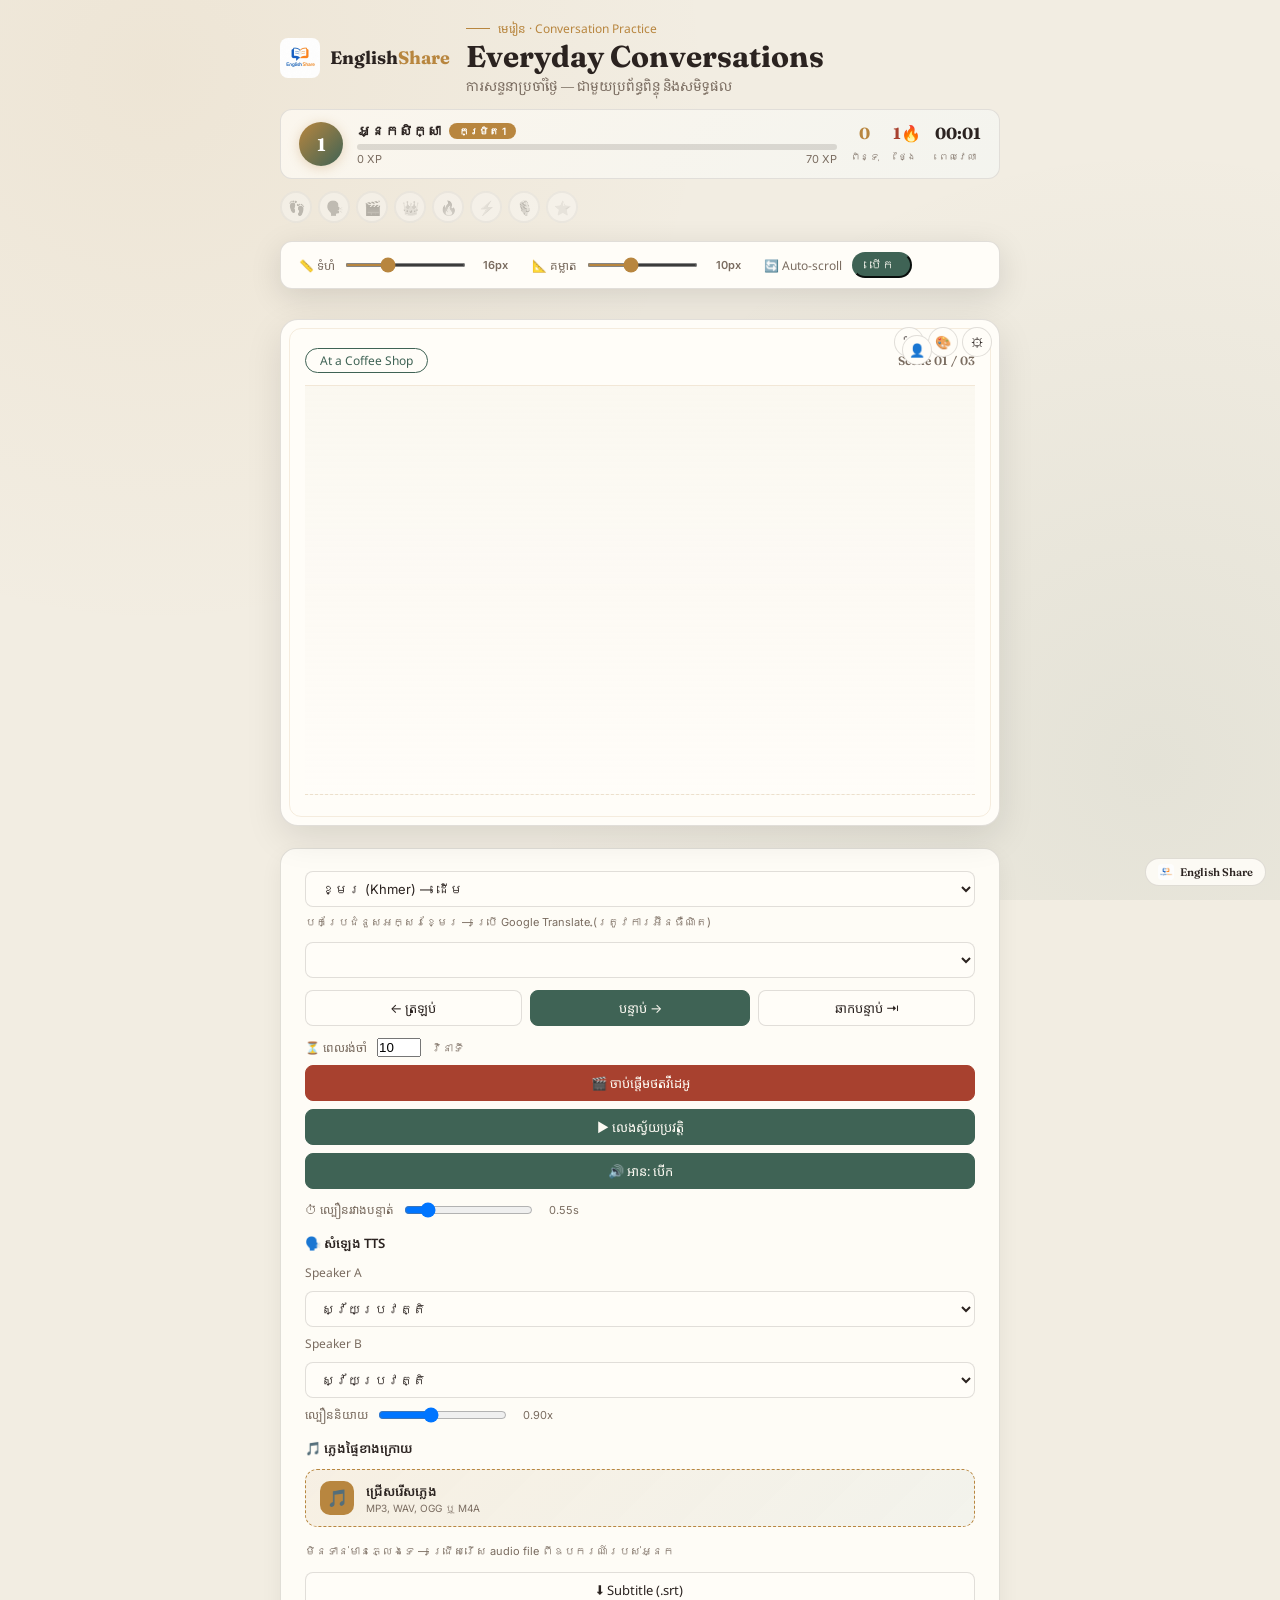
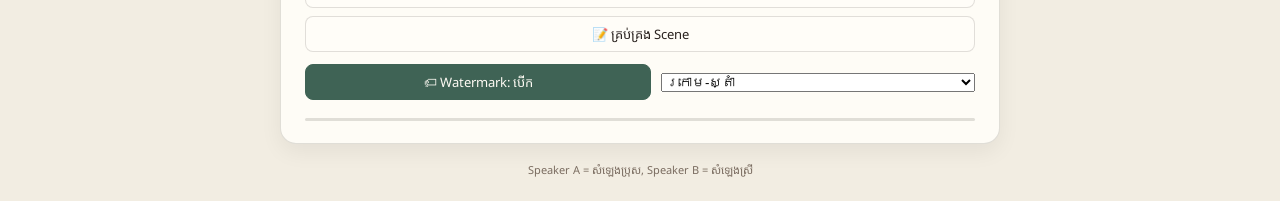
==== index.html @ 4250d3d7 "Initial conversation practice app" ====
<!DOCTYPE html>
<html lang="km">
<head>
<meta charset="UTF-8">
<meta name="viewport" content="width=device-width, initial-scale=1.0">
<title>Everyday Conversations — English Lesson</title>

<!-- Google Fonts -->
<link rel="preconnect" href="https://fonts.googleapis.com">
<link href="https://fonts.googleapis.com/css2?family=Noto+Serif+Khmer:wght@400;600;700&family=Noto+Sans+Khmer:wght@400;500;600&family=Fraunces:opsz,wght@9..144,500;9..144,700&family=Inter:wght@400;500;600&display=swap" rel="stylesheet">

<!-- CSS -->
<link rel="stylesheet" href="css/style.css">
<link rel="stylesheet" href="css/components.css">
<link rel="stylesheet" href="css/animations.css">
</head>
<body>
<div class="app" id="appRoot">

  <!-- ============================================================ -->
  <!-- HEADER SECTION                                                -->
  <!-- ============================================================ -->
  <header class="app-header">
    <div class="brand">
      <div class="brand-mark">
        <img src="image/logo_ES.jpg" alt="English Share logo">
      </div>
      <div class="brand-name">English<span>Share</span></div>
    </div>
    <div class="header-meta">
      <span class="eyebrow">មេរៀន · Conversation Practice</span>
      <h1>Everyday Conversations</h1>
      <p class="subtitle">ការសន្ទនាប្រចាំថ្ងៃ — ជាមួយប្រព័ន្ធពិន្ទុ និងសមិទ្ធផល</p>
    </div>
  </header>

  <!-- ============================================================ -->
  <!-- GAMIFICATION SECTION                                          -->
  <!-- ============================================================ -->
  <section class="gamification-section" id="gamificationSection">
    <div class="gamification-header" id="gamificationHeader">
      <div class="g-left">
        <div class="g-level-badge" id="levelBadge">1</div>
        <div class="g-info">
          <div class="g-name">
            <span id="playerName">អ្នកសិក្សា</span>
            <span class="level-tag" id="levelTag">កម្រិត 1</span>
          </div>
          <div class="g-xp-bar">
            <div class="fill" id="xpBarFill" style="width:0%"></div>
          </div>
          <div class="g-xp-text">
            <span id="xpDisplay">0 XP</span>
            <span id="xpNext">0 XP</span>
          </div>
        </div>
      </div>
      <div class="g-right">
        <div class="g-stat">
          <span class="num points" id="pointsDisplay">0</span>
          <span class="label">ពិន្ទុ</span>
        </div>
        <div class="g-stat">
          <span class="num streak" id="streakDisplay">0🔥</span>
          <span class="label">ថ្ងៃ</span>
        </div>
        <div class="g-stat">
          <span class="num" id="sessionTime">00:00</span>
          <span class="label">ពេលវេលា</span>
        </div>
      </div>
    </div>

    <!-- Badge Collection -->
    <div class="badge-collection" id="badgeCollection"></div>
  </section>

  <!-- ============================================================ -->
  <!-- DISPLAY CONTROLS - OUTSIDE MAIN CARD                         -->
  <!-- ============================================================ -->
  <section class="display-controls-section" id="displayControlsSection">
    <div class="display-controls" id="displayControls">
      <div class="display-control">
        <label>📏 ទំហំ</label>
        <input type="range" id="fontSizeSlider" min="12" max="24" value="16">
        <span id="fontSizeLabel">16px</span>
      </div>
      <div class="display-control">
        <label>📐 គម្លាត</label>
        <input type="range" id="lineSpacingSlider" min="4" max="20" value="10">
        <span id="lineSpacingLabel">10px</span>
      </div>
      <div class="display-control">
        <label>🔄 Auto-scroll</label>
        <button class="toggle-btn active" id="autoScrollToggle">បើក</button>
      </div>
    </div>
  </section>

  <!-- ============================================================ -->
  <!-- MAIN CARD                                                     -->
  <!-- ============================================================ -->
  <main class="main-card" id="mainCard">
    <!-- Floating Controls -->
    <div class="floating-controls">
      <button class="ctrl-btn fs-btn" id="fsBtn" title="Fullscreen">⛶</button>
      <button class="ctrl-btn theme-btn" id="themeBtn" title="Customize">🎨</button>
      <button class="ctrl-btn hide-btn" id="hideSettingsBtn" title="Hide settings">⚙</button>
      <button class="ctrl-btn hide-header-btn" id="hideHeaderBtn" title="Hide header">👤</button>
    </div>

    <!-- ========================================================== -->
    <!-- CONVERSATION SECTION                                        -->
    <!-- ========================================================== -->
    <section class="conversation-section" id="conversationSection">
      <div class="conversation-header">
        <span class="topic-tag" id="topicTag">At a Coffee Shop</span>
        <span class="scene-num" id="sceneNum">Scene 01 / 03</span>
      </div>

      <!-- ========================================================== -->
      <!-- DIALOGUE                                                    -->
      <!-- ========================================================== -->
      <div class="dialogue-wrapper" id="dialogueWrapper">
        <div class="dialogue-container" id="dialogueContainer">
          <div class="dialogue" id="dialogue"></div>
        </div>
      </div>

      <!-- Overlays -->
      <div class="countdown-overlay" id="countdownOverlay">
        <div class="countdown-content">
          <p class="countdown-label" id="countdownLabel"></p>
          <div class="countdown-num" id="countdownNum">3</div>
        </div>
      </div>

      <div class="quiz-overlay" id="quizOverlay">
        <div class="quiz-box">
          <p class="quiz-title">🎯 តេស្តខ្លី</p>
          <p class="quiz-prompt" id="quizPrompt"></p>
          <div class="quiz-options" id="quizOptions"></div>
          <button class="btn btn-ghost" id="quizSkipBtn">រំលង →</button>
        </div>
      </div>
    </section>

    <!-- ========================================================== -->
    <!-- SETTINGS SECTION                                            -->
    <!-- ========================================================== -->
    <section class="settings-section" id="settingsSection">
      <!-- Translation -->
      <div class="settings-group">
        <div class="settings-row">
          <select id="translateLangSelect" class="select-full">
            <option value="km">ខ្មែរ (Khmer) — ដើម</option>
            <option value="en">English</option>
            <option value="fr">Français</option>
            <option value="es">Español</option>
            <option value="zh-CN">中文 (Chinese)</option>
            <option value="ja">日本語 (Japanese)</option>
            <option value="ko">한국어 (Korean)</option>
            <option value="th">ไทย (Thai)</option>
            <option value="vi">Tiếng Việt</option>
            <option value="hi">हिन्दी (Hindi)</option>
            <option value="ar">العربية (Arabic)</option>
            <option value="ru">Русский</option>
            <option value="de">Deutsch</option>
            <option value="pt">Português</option>
            <option value="id">Bahasa Indonesia</option>
          </select>
        </div>
        <p class="settings-hint">បកប្រែជំនួសអក្សរខ្មែរ — ប្រើ Google Translate (ត្រូវការអ៊ីនធឺណិត)</p>
      </div>

      <!-- Scene Selector -->
      <div class="settings-group">
        <select id="sceneSelect" class="select-full"></select>
      </div>

      <!-- Navigation -->
      <div class="settings-group">
        <div class="btn-group">
          <button class="btn btn-ghost" id="prevBtn">← ត្រឡប់</button>
          <button class="btn btn-primary" id="nextLineBtn">បន្ទាប់ →</button>
          <button class="btn btn-ghost" id="nextSceneBtn">ឆាកបន្ទាប់ ⇥</button>
        </div>
      </div>

      <!-- Recording -->
      <div class="settings-group">
        <div class="settings-row">
          <label class="settings-label">⏳ ពេលរង់ចាំ</label>
          <input type="number" id="preRollSeconds" min="0" max="60" value="10">
          <span class="settings-unit">វិនាទី</span>
        </div>
        <button class="btn btn-primary btn-full btn-record" id="recordBtn">🎬 ចាប់ផ្តើមថតវីដេអូ</button>
        <button class="btn btn-primary btn-full" id="autoPlayBtn">▶ លេងស្វ័យប្រវត្តិ</button>
        <button class="btn toggle-btn btn-full active" id="autoSpeakBtn">🔊 អាន: បើក</button>
      </div>

      <!-- Speed -->
      <div class="settings-group">
        <div class="settings-row">
          <label class="settings-label">⏱ ល្បឿនរវាងបន្ទាត់</label>
          <input type="range" id="lineDelay" min="0.2" max="3" step="0.1" value="0.55">
          <span class="settings-value" id="lineDelayLabel">0.55s</span>
        </div>
      </div>

      <!-- Voice Settings -->
      <div class="settings-group">
        <h4 class="settings-title">🗣️ សំឡេង TTS</h4>
        <div class="settings-row">
          <label class="settings-label">Speaker A</label>
          <select id="voiceSelectA" class="select-full"></select>
        </div>
        <div class="settings-row">
          <label class="settings-label">Speaker B</label>
          <select id="voiceSelectB" class="select-full"></select>
        </div>
        <div class="settings-row">
          <label class="settings-label">ល្បឿននិយាយ</label>
          <input type="range" id="ttsRate" min="0.5" max="1.5" step="0.05" value="0.9">
          <span class="settings-value" id="ttsRateLabel">0.90x</span>
        </div>
      </div>

      <!-- Theme -->
      <div class="settings-group theme-panel" id="themePanel">
        <h4 class="settings-title">🎨 ប្តូរពណ៌</h4>
        <button class="btn btn-ghost btn-full" id="darkModeBtn">🌙 Dark Mode</button>
        <div class="color-grid">
          <label class="color-item"><input type="color" id="colorGold" value="#b8863f"><span>មាស</span></label>
          <label class="color-item"><input type="color" id="colorJade" value="#3f6355"><span>បៃតង</span></label>
          <label class="color-item"><input type="color" id="colorLac" value="#a8412f"><span>ក្រហម</span></label>
          <label class="color-item"><input type="color" id="colorPaper" value="#f2ede2"><span>ផ្ទៃខាងក្រោយ</span></label>
          <label class="color-item"><input type="color" id="colorPanel" value="#fffdf8"><span>ផ្ទៃកាត</span></label>
          <label class="color-item"><input type="color" id="colorAbg" value="#e9e2d2"><span>ពពុះ A</span></label>
          <label class="color-item"><input type="color" id="colorBbg" value="#dfe8e2"><span>ពពុះ B</span></label>
        </div>
        <div class="settings-row">
          <label class="settings-label">🖼 រូបភាពផ្ទៃខាងក្រោយ</label>
          <input type="file" id="bgImageFile" accept="image/*">
        </div>
        <div class="settings-row" id="bgImageControls" style="display:none;">
          <button class="btn btn-ghost" id="removeBgImageBtn">✕ លុបរូបភាព</button>
        </div>
        <button class="btn btn-ghost btn-full" id="resetThemeBtn">↺ ត្រឡប់លំនាំដើម</button>
        <div class="btn-group">
          <button class="btn btn-ghost" id="exportSettingsBtn">⬇ Export</button>
          <button class="btn btn-ghost" id="importSettingsBtn">⬆ Import</button>
          <input type="file" id="importSettingsFile" accept="application/json" style="display:none;">
        </div>
      </div>

      <!-- Music -->
      <div class="settings-group">
        <h4 class="settings-title">🎵 ភ្លេងផ្ទៃខាងក្រោយ</h4>
        <div class="settings-row">
          <label class="file-dropzone" for="musicFile">
            <span class="file-dropzone-icon">🎵</span>
            <span><strong>ជ្រើសរើសភ្លេង</strong><small>MP3, WAV, OGG ឬ M4A</small></span>
            <input type="file" id="musicFile" accept="audio/*,.mp3,.wav,.ogg,.m4a,.aac">
          </label>
          <p class="music-hint" id="musicHint" role="status">មិនទាន់មានភ្លេងទេ — ជ្រើសរើស audio file ពីឧបករណ៍របស់អ្នក</p>
        </div>
        <div class="settings-row" id="musicControls" style="display:none;">
          <button class="btn btn-ghost" id="musicToggle">▶ ចាក់</button>
          <input type="range" id="musicVolume" min="0" max="1" step="0.01" value="0.15">
          <span class="settings-value" id="musicVolLabel">15%</span>
        </div>
      </div>

      <!-- Tools -->
      <div class="settings-group">
        <button class="btn btn-ghost btn-full" id="exportSrtBtn">⬇ Subtitle (.srt)</button>
        <button class="btn btn-ghost btn-full" id="sceneManagerBtn">📝 គ្រប់គ្រង Scene</button>
      </div>

      <!-- Scene Manager -->
      <div class="settings-group scene-panel" id="scenePanel">
        <h4 class="settings-title">📝 បន្ថែម Scene</h4>
        <div class="settings-row">
          <input type="text" id="newSceneTopic" placeholder="ប្រធានបទ" class="input-full">
        </div>
        <div id="newSceneLines"></div>
        <button class="btn btn-ghost btn-full" id="addLineRowBtn">+ បន្ថែមបន្ទាត់</button>
        <button class="btn btn-primary btn-full" id="saveSceneBtn">💾 រក្សាទុក</button>
        <h4 class="settings-title">📋 នាំចូល JSON</h4>
        <textarea id="jsonImportArea" rows="3" class="input-full"></textarea>
        <button class="btn btn-ghost btn-full" id="importJsonBtn">⬆ នាំចូល</button>
        <p class="settings-hint" id="sceneManagerHint"></p>
      </div>

      <!-- Watermark -->
      <div class="settings-group">
        <div class="settings-row">
          <button class="btn toggle-btn active" id="watermarkToggleBtn" style="flex:1;">🏷 Watermark: បើក</button>
          <select id="watermarkPosSelect" style="flex:1;">
            <option value="br">ក្រោម-ស្តាំ</option>
            <option value="bl">ក្រោម-ឆ្វេង</option>
            <option value="tr">លើ-ស្តាំ</option>
            <option value="tl">លើ-ឆ្វេង</option>
          </select>
        </div>
      </div>

      <!-- Progress -->
      <div class="progress"><div id="progressBar" style="width:0%"></div></div>
    </section>
  </main>

  <!-- ============================================================ -->
  <!-- FOOTER                                                        -->
  <!-- ============================================================ -->
  <footer class="app-footer">
    <span>Speaker A = សំឡេងប្រុស, Speaker B = សំឡេងស្រី</span>
  </footer>

  <!-- Watermark -->
  <div class="watermark" id="watermark">
    <img src="image/logo_ES.jpg" alt="">
    <span>English Share</span>
  </div>

  <!-- Word Popup -->
  <div class="word-popup" id="wordPopup"></div>

  <!-- Audio -->
  <audio id="bgMusic" loop></audio>
</div>

<!-- ============================================================ -->
<!-- JAVASCRIPT                                                    -->
<!-- ============================================================ -->
<script src="js/gamification.js"></script>
<script src="js/settings.js?v=music-ui-fix-1"></script>
<script src="js/speech.js"></script>
<script src="js/ui.js"></script>
<script src="js/app.js?v=music-ui-fix-1"></script>
</body>
</html>
---- css/style.css ----
/* ============================================================
   ROOT VARIABLES
   ============================================================ */
:root {
  --ink: #2b2320;
  --paper: #f2ede2;
  --panel: #fffdf8;
  --gold: #b8863f;
  --lac: #a8412f;
  --jade: #3f6355;
  --line: rgba(43, 35, 32, 0.14);
  --a-bg: #e9e2d2;
  --b-bg: #dfe8e2;
  --muted: #7a6c60;
  --xp-gold: #f5a623;
  --card-shadow: 0 8px 32px rgba(0, 0, 0, 0.12);
  --glow-gold: 0 0 20px rgba(184, 134, 63, 0.3);
  --radius: 12px;
  --radius-sm: 8px;
  --transition: 0.3s ease;
  --font-size-base: 16px;
  --line-spacing: 10px;
  --max-width: 720px;
}

/* ============================================================
   RESET & BASE
   ============================================================ */
* {
  box-sizing: border-box;
  margin: 0;
  padding: 0;
}

body {
  background: var(--paper);
  background-image:
    radial-gradient(circle at 12% 8%, rgba(184, 134, 63, 0.08), transparent 40%),
    radial-gradient(circle at 90% 85%, rgba(63, 99, 85, 0.08), transparent 45%);
  background-attachment: fixed;
  color: var(--ink);
  font-family: 'Inter', sans-serif;
  min-height: 100vh;
  display: flex;
  align-items: center;
  justify-content: center;
  padding: 20px;
  transition: background var(--transition);
}

body.has-bg-image {
  background-image:
    linear-gradient(rgba(242, 237, 226, 0.75), rgba(242, 237, 226, 0.75)),
    var(--custom-bg-image);
}

/* ============================================================
   APP CONTAINER
   ============================================================ */
.app {
  width: 100%;
  max-width: var(--max-width);
  display: flex;
  flex-direction: column;
  gap: 14px;
}

/* ============================================================
   HEADER
   ============================================================ */
.app-header {
  display: flex;
  align-items: center;
  gap: 16px;
  flex-wrap: wrap;
}

.brand {
  display: flex;
  align-items: center;
  gap: 10px;
  flex-shrink: 0;
}

.brand-mark {
  width: 40px;
  height: 40px;
  border-radius: var(--radius-sm);
  background: linear-gradient(135deg, var(--gold), var(--jade));
  display: flex;
  align-items: center;
  justify-content: center;
  overflow: hidden;
}

.brand-mark img {
  width: 100%;
  height: 100%;
  object-fit: cover;
}

.brand-name {
  font-family: 'Fraunces', serif;
  font-weight: 700;
  font-size: 18px;
  color: var(--ink);
}

.brand-name span {
  color: var(--gold);
}

.header-meta {
  flex: 1;
  min-width: 200px;
}

.eyebrow {
  font-family: 'Noto Sans Khmer', sans-serif;
  font-size: 12px;
  color: var(--gold);
  display: flex;
  align-items: center;
  gap: 8px;
}

.eyebrow::before {
  content: '';
  width: 24px;
  height: 1px;
  background: var(--gold);
}

h1 {
  font-family: 'Fraunces', serif;
  font-weight: 700;
  font-size: clamp(22px, 4vw, 30px);
  margin: 2px 0;
  line-height: 1.2;
}

.subtitle {
  font-family: 'Noto Serif Khmer', serif;
  font-size: 13px;
  color: var(--muted);
  margin: 0;
}

/* ============================================================
   GAMIFICATION
   ============================================================ */
.gamification-section {
  display: flex;
  flex-direction: column;
  gap: 8px;
}

.gamification-header {
  display: flex;
  align-items: center;
  gap: 14px;
  background: var(--panel);
  border: 1px solid var(--line);
  border-radius: var(--radius);
  padding: 12px 18px;
  position: relative;
  overflow: hidden;
}

.gamification-header::before {
  content: '';
  position: absolute;
  inset: 0;
  background: linear-gradient(135deg, rgba(184, 134, 63, 0.06), rgba(63, 99, 85, 0.06));
  pointer-events: none;
}

.g-left {
  display: flex;
  align-items: center;
  gap: 14px;
  flex: 1;
  position: relative;
  z-index: 1;
}

.g-level-badge {
  width: 44px;
  height: 44px;
  border-radius: 50%;
  background: linear-gradient(135deg, var(--gold), var(--jade));
  display: flex;
  align-items: center;
  justify-content: center;
  font-family: 'Fraunces', serif;
  font-weight: 700;
  font-size: 18px;
  color: #fff;
  flex-shrink: 0;
  box-shadow: 0 2px 12px rgba(184, 134, 63, 0.3);
}

.g-info {
  flex: 1;
  min-width: 0;
}

.g-name {
  font-family: 'Fraunces', serif;
  font-weight: 600;
  font-size: 14px;
  display: flex;
  align-items: center;
  gap: 8px;
}

.level-tag {
  font-size: 10px;
  background: var(--gold);
  color: #fff;
  padding: 2px 10px;
  border-radius: 12px;
  font-family: 'Inter', sans-serif;
  font-weight: 600;
}

.g-xp-bar {
  height: 6px;
  background: var(--line);
  border-radius: 3px;
  margin-top: 4px;
  overflow: hidden;
}

.g-xp-bar .fill {
  height: 100%;
  background: linear-gradient(90deg, var(--gold), var(--jade));
  border-radius: 3px;
  transition: width 0.6s ease;
}

.g-xp-text {
  font-size: 11px;
  color: var(--muted);
  display: flex;
  justify-content: space-between;
  margin-top: 2px;
}

.g-right {
  display: flex;
  align-items: center;
  gap: 14px;
  position: relative;
  z-index: 1;
}

.g-stat {
  text-align: center;
}

.g-stat .num {
  font-family: 'Fraunces', serif;
  font-weight: 700;
  font-size: 16px;
  display: block;
  line-height: 1.2;
}

.g-stat .label {
  font-size: 9px;
  text-transform: uppercase;
  letter-spacing: 0.05em;
  color: var(--muted);
}

.g-stat .num.streak {
  color: var(--lac);
}
.g-stat .num.points {
  color: var(--gold);
}

/* Badge Collection */
.badge-collection {
  display: flex;
  gap: 6px;
  flex-wrap: wrap;
  padding: 4px 0;
}

.badge-item {
  width: 32px;
  height: 32px;
  border-radius: 50%;
  display: flex;
  align-items: center;
  justify-content: center;
  font-size: 14px;
  border: 2px solid var(--line);
  background: var(--panel);
  transition: all var(--transition);
  position: relative;
  cursor: default;
}

.badge-item.unlocked {
  border-color: var(--gold);
  background: linear-gradient(135deg, rgba(184, 134, 63, 0.15), rgba(63, 99, 85, 0.15));
  box-shadow: var(--glow-gold);
}

.badge-item.locked {
  opacity: 0.35;
  filter: grayscale(1);
}

.badge-item .badge-tooltip {
  position: absolute;
  bottom: calc(100% + 6px);
  left: 50%;
  transform: translateX(-50%);
  background: #1a1a1a;
  color: #fff;
  padding: 4px 10px;
  border-radius: 6px;
  font-size: 10px;
  white-space: nowrap;
  opacity: 0;
  pointer-events: none;
  transition: opacity 0.2s ease;
}

.badge-item:hover .badge-tooltip {
  opacity: 1;
}

/* Hide states */
.gamification-header.hidden,
.badge-collection.hidden {
  display: none !important;
}

/* ============================================================
   DISPLAY CONTROLS SECTION - OUTSIDE MAIN CARD
   ============================================================ */
.display-controls-section {
  display: flex;
  justify-content: center;
}

.display-controls {
  display: flex;
  gap: 16px;
  flex-wrap: wrap;
  padding: 10px 18px;
  background: var(--panel);
  border: 1px solid var(--line);
  border-radius: var(--radius);
  box-shadow: var(--card-shadow);
  width: 100%;
  align-items: center;
  justify-content: center;
}

.display-control {
  display: flex;
  align-items: center;
  gap: 10px;
  flex: 1;
  min-width: 140px;
}

.display-control label {
  font-size: 12px;
  font-family: 'Noto Sans Khmer', sans-serif;
  color: var(--muted);
  white-space: nowrap;
}

.display-control input[type="range"] {
  flex: 1;
  accent-color: var(--gold);
  min-width: 80px;
  height: 4px;
  cursor: pointer;
}

.display-control input[type="range"]::-webkit-slider-thumb {
  -webkit-appearance: none;
  appearance: none;
  width: 16px;
  height: 16px;
  border-radius: 50%;
  background: var(--gold);
  cursor: pointer;
  transition: all var(--transition);
}

.display-control input[type="range"]::-webkit-slider-thumb:hover {
  transform: scale(1.15);
}

.display-control input[type="range"]::-moz-range-thumb {
  width: 16px;
  height: 16px;
  border-radius: 50%;
  background: var(--gold);
  cursor: pointer;
  border: none;
}

.display-control span {
  font-size: 11px;
  color: var(--muted);
  min-width: 40px;
  text-align: center;
  font-weight: 600;
}

.display-control .toggle-btn {
  padding: 4px 14px;
  font-size: 12px;
  border-radius: 20px;
  min-width: 60px;
}

/* ============================================================
   MAIN CARD
   ============================================================ */
.main-card {
  background: var(--panel);
  border: 1px solid var(--line);
  border-radius: var(--radius);
  padding: 28px 24px 22px;
  position: relative;
  box-shadow: var(--card-shadow);
}

.main-card::before {
  content: '';
  position: absolute;
  inset: 8px;
  border: 1px solid rgba(184, 134, 63, 0.15);
  border-radius: calc(var(--radius) - 4px);
  pointer-events: none;
}

/* ============================================================
   FLOATING CONTROLS
   ============================================================ */
.floating-controls {
  position: absolute;
  top: 8px;
  right: 8px;
  display: flex;
  gap: 4px;
  z-index: 10;
}

.ctrl-btn {
  width: 30px;
  height: 30px;
  padding: 0;
  border-radius: 50%;
  border: 1px solid var(--line);
  background: var(--panel);
  color: var(--ink);
  font-size: 13px;
  cursor: pointer;
  transition: all var(--transition);
  display: flex;
  align-items: center;
  justify-content: center;
}

.ctrl-btn:hover {
  border-color: var(--gold);
  transform: translateY(-1px);
}

.ctrl-btn.active {
  background: var(--jade);
  color: #fdfaf3;
  border-color: var(--jade);
}

.hide-header-btn {
  position: absolute;
  top: 8px;
  left: 8px;
}

/* ============================================================
   CONVERSATION
   ============================================================ */
.conversation-section {
  width: 100%;
}

.conversation-header {
  display: flex;
  justify-content: space-between;
  align-items: center;
  margin-bottom: 12px;
}

.topic-tag {
  font-family: 'Noto Sans Khmer', sans-serif;
  font-size: 12px;
  color: var(--jade);
  border: 1px solid var(--jade);
  border-radius: 20px;
  padding: 3px 14px;
}

.scene-num {
  font-family: 'Fraunces', serif;
  font-size: 12px;
  color: var(--muted);
  font-weight: 600;
}

/* Dialogue */
.dialogue-wrapper {
  position: relative;
}

.dialogue-container {
  max-height: 420px;
  overflow-y: auto;
  padding-right: 4px;
  scroll-behavior: smooth;
  scrollbar-width: thin;
  scrollbar-color: transparent transparent;
}

.dialogue-container::-webkit-scrollbar {
  width: 6px;
  background: transparent;
}

.dialogue-container::-webkit-scrollbar-track {
  background: transparent;
}

.dialogue-container::-webkit-scrollbar-thumb {
  background: transparent;
  border-radius: 3px;
  transition: background 0.3s ease;
}

.dialogue-container:hover::-webkit-scrollbar-thumb {
  background: var(--gold);
}

.dialogue-container:hover::-webkit-scrollbar-track {
  background: var(--line);
}

.dialogue-container:hover {
  scrollbar-color: var(--gold) var(--line);
}

.dialogue {
  display: flex;
  flex-direction: column;
  gap: 8px;
  min-height: 200px;
  padding-bottom: 8px;
}

/* Lines */
.line {
  display: flex;
  gap: 10px;
  align-items: flex-start;
  opacity: 0.3;
  transform: translateY(4px);
  transition: opacity 0.4s ease, transform 0.4s ease;
  font-size: var(--font-size-base);
  margin-bottom: var(--line-spacing);
}

.line.active {
  opacity: 1;
  transform: translateY(0);
}

.line.speaker-b {
  flex-direction: row-reverse;
  text-align: right;
}

.avatar {
  flex: 0 0 32px;
  width: 32px;
  height: 32px;
  border-radius: 50%;
  display: flex;
  align-items: center;
  justify-content: center;
  font-family: 'Fraunces', serif;
  font-weight: 700;
  font-size: 13px;
  color: #fdfaf3;
  background: var(--gold);
}

.line.speaker-b .avatar {
  background: var(--jade);
}

.bubble {
  max-width: 78%;
  border-radius: var(--radius-sm);
  padding: 10px 14px;
  background: var(--a-bg);
}

.line.speaker-b .bubble {
  background: var(--b-bg);
}

.bubble .en {
  font-family: 'Fraunces', serif;
  font-weight: 500;
  font-size: 1em;
  line-height: 1.4;
  margin: 0 0 3px;
}

.bubble .km {
  font-family: 'Noto Serif Khmer', serif;
  font-size: 0.85em;
  color: #5a4f47;
  margin: 0;
}

.bubble-row {
  display: flex;
  align-items: flex-end;
  gap: 6px;
}

.line.speaker-b .bubble-row {
  flex-direction: row-reverse;
}

.speak-btn {
  flex: 0 0 26px;
  width: 26px;
  height: 26px;
  border-radius: 50%;
  border: 1px solid var(--line);
  background: var(--panel);
  font-size: 12px;
  padding: 0;
  display: flex;
  align-items: center;
  justify-content: center;
  cursor: pointer;
  opacity: 0.6;
  transition: all var(--transition);
}

.speak-btn:hover {
  border-color: var(--gold);
  opacity: 1;
}

.speak-btn.speaking {
  background: var(--lac);
  color: #fdfaf3;
  border-color: var(--lac);
  opacity: 1;
}

/* Speaking indicator */
.line.is-speaking .avatar {
  position: relative;
}

.line.is-speaking .avatar::before {
  content: '';
  position: absolute;
  inset: -3px;
  border-radius: 50%;
  background: conic-gradient(from 0deg, transparent 0deg, currentColor 65deg, transparent 130deg);
  -webkit-mask: radial-gradient(farthest-side, transparent calc(100% - 3px), #000 calc(100% - 3px));
  mask: radial-gradient(farthest-side, transparent calc(100% - 3px), #000 calc(100% - 3px));
  color: var(--gold);
  animation: run-ring 1s linear infinite;
  pointer-events: none;
}

.line.speaker-b.is-speaking .avatar::before {
  color: var(--jade);
}

.line.is-speaking .bubble {
  box-shadow: 0 0 0 1.5px var(--gold), 0 0 14px 1px rgba(184, 134, 63, 0.3);
  animation: bubble-pulse 1.3s ease-in-out infinite;
}

.line.speaker-b.is-speaking .bubble {
  box-shadow: 0 0 0 1.5px var(--jade), 0 0 14px 1px rgba(63, 99, 85, 0.3);
}

/* Auto-playing state */
.auto-playing .line.is-speaking .bubble {
  box-shadow: 0 0 0 1.5px var(--gold), 0 0 8px 1px rgba(184, 134, 63, 0.15);
  animation: none;
}

.auto-playing .line.is-speaking .avatar::before {
  animation-duration: 2s;
}

/* Mic */
.mic-btn {
  margin-left: 2px;
}

.mic-btn.recording {
  background: var(--lac);
  color: #fdfaf3;
  border-color: var(--lac);
  animation: pulse-rec 1s ease-in-out infinite;
}

.mic-playback {
  margin-top: 4px;
  display: flex;
  align-items: center;
  gap: 6px;
  flex-wrap: wrap;
}

.mic-playback audio {
  height: 28px;
  max-width: 150px;
}

.mic-playback .mp-btn {
  padding: 4px 8px;
  font-size: 10px;
}

.line.speaker-b .mic-playback {
  justify-content: flex-end;
}

/* ============================================================
   SETTINGS
   ============================================================ */
.settings-section {
  margin-top: 16px;
  display: flex;
  flex-direction: column;
  gap: 12px;
}

.settings-group {
  display: flex;
  flex-direction: column;
  gap: 8px;
}

.settings-row {
  display: flex;
  align-items: center;
  gap: 10px;
  flex-wrap: wrap;
}

.settings-label {
  font-family: 'Noto Sans Khmer', sans-serif;
  font-size: 12px;
  color: var(--muted);
  flex: 0 0 auto;
}

.settings-title {
  font-family: 'Noto Sans Khmer', sans-serif;
  font-size: 13px;
  font-weight: 600;
  color: var(--ink);
  margin: 4px 0;
}

.settings-hint {
  font-size: 11px;
  color: var(--muted);
  line-height: 1.4;
}

.settings-value {
  font-size: 11px;
  color: var(--muted);
  min-width: 36px;
  text-align: right;
}

.settings-unit {
  font-size: 11px;
  color: var(--muted);
}

.select-full,
.input-full {
  width: 100%;
  padding: 8px 12px;
  border: 1px solid var(--line);
  border-radius: var(--radius-sm);
  background: var(--panel);
  color: var(--ink);
  font-size: 13px;
  font-family: 'Inter', sans-serif;
}

.select-full:focus,
.input-full:focus {
  outline: 2px solid var(--gold);
  outline-offset: 1px;
}

textarea.input-full {
  resize: vertical;
  font-family: monospace;
  font-size: 12px;
}

/* Buttons */
.btn {
  font-family: 'Noto Sans Khmer', 'Inter', sans-serif;
  border: 1px solid var(--line);
  background: var(--panel);
  color: var(--ink);
  border-radius: var(--radius-sm);
  padding: 8px 16px;
  font-size: 13px;
  cursor: pointer;
  transition: all var(--transition);
}

.btn:hover {
  border-color: var(--gold);
  transform: translateY(-1px);
}

.btn:active {
  transform: translateY(0px);
}

.btn-primary {
  background: var(--jade);
  color: #fdfaf3;
  border-color: var(--jade);
}

.btn-primary:hover {
  background: #345347;
}

.btn-ghost {
  padding: 8px 14px;
}

.btn-full {
  width: 100%;
}

.btn-record {
  background: var(--lac);
  border-color: var(--lac);
}

.btn-record:hover {
  background: #8a3527;
}

.btn-group {
  display: flex;
  gap: 8px;
  flex-wrap: wrap;
}

.btn-group .btn {
  flex: 1;
  min-width: 60px;
}

/* Toggle Button */
.toggle-btn {
  transition: all var(--transition);
}

.toggle-btn.active {
  background: var(--jade);
  color: #fdfaf3;
  border-color: var(--jade);
}

.toggle-btn.inactive {
  background: var(--panel);
  color: var(--muted);
  border-color: var(--line);
  opacity: 0.6;
}

/* Color Grid */
.color-grid {
  display: grid;
  grid-template-columns: repeat(auto-fill, minmax(100px, 1fr));
  gap: 8px;
}

.color-item {
  display: flex;
  align-items: center;
  gap: 6px;
  font-size: 11px;
  cursor: pointer;
}

.color-item input[type="color"] {
  width: 28px;
  height: 28px;
  border: 1px solid var(--line);
  border-radius: 6px;
  padding: 0;
  cursor: pointer;
  background: none;
}

.color-item span {
  color: #5a4f47;
}

/* Scene Manager */
.line-row {
  display: flex;
  gap: 6px;
  align-items: center;
  margin-top: 6px;
}

.line-row select {
  flex: 0 0 50px;
  padding: 6px 4px;
  border: 1px solid var(--line);
  border-radius: 4px;
  font-size: 12px;
  background: var(--panel);
  color: var(--ink);
}

.line-row input[type="text"] {
  flex: 1;
  min-width: 0;
  padding: 6px 8px;
  border: 1px solid var(--line);
  border-radius: 4px;
  font-size: 12px;
  font-family: 'Inter', sans-serif;
  background: var(--panel);
  color: var(--ink);
}

.line-row .row-remove {
  padding: 4px 8px;
  font-size: 11px;
}

/* Progress */
.progress {
  height: 3px;
  background: var(--line);
  border-radius: 2px;
  margin-top: 6px;
  overflow: hidden;
}

.progress > div {
  height: 100%;
  background: var(--gold);
  transition: width 0.4s ease;
}

/* ============================================================
   OVERLAYS
   ============================================================ */
.countdown-overlay {
  position: absolute;
  inset: 8px;
  background: rgba(253, 250, 243, 0.97);
  border-radius: calc(var(--radius) - 4px);
  display: none;
  align-items: center;
  justify-content: center;
  z-index: 20;
}

.countdown-content {
  text-align: center;
}

.countdown-num {
  font-family: 'Fraunces', serif;
  font-weight: 700;
  font-size: 72px;
  color: var(--jade);
}

.countdown-label {
  font-family: 'Noto Sans Khmer', sans-serif;
  font-size: 13px;
  color: var(--ink);
  margin-bottom: 8px;
}

/* Quiz */
.quiz-overlay {
  position: absolute;
  inset: 8px;
  background: rgba(253, 250, 243, 0.98);
  border-radius: calc(var(--radius) - 4px);
  display: none;
  align-items: center;
  justify-content: center;
  z-index: 21;
  padding: 20px;
}

.quiz-overlay.show {
  display: flex;
}

.quiz-box {
  width: 100%;
  max-width: 400px;
}

.quiz-title {
  font-family: 'Noto Sans Khmer', sans-serif;
  font-size: 12px;
  color: var(--gold);
  letter-spacing: 0.03em;
  text-align: center;
  margin-bottom: 8px;
}

.quiz-prompt {
  font-family: 'Noto Serif Khmer', serif;
  font-size: 16px;
  text-align: center;
  margin-bottom: 14px;
}

.quiz-options {
  display: flex;
  flex-direction: column;
  gap: 6px;
}

.quiz-opt {
  font-family: 'Fraunces', serif;
  font-size: 14px;
  text-align: left;
  padding: 10px 14px;
  border-radius: var(--radius-sm);
}

.quiz-opt.correct {
  background: var(--jade);
  color: #fdfaf3;
  border-color: var(--jade);
}

.quiz-opt.wrong {
  background: var(--lac);
  color: #fdfaf3;
  border-color: var(--lac);
}

/* ============================================================
   WORD POPUP
   ============================================================ */
.word {
  cursor: pointer;
  border-bottom: 1px dotted var(--gold);
  transition: color var(--transition);
}

.word:hover {
  color: var(--gold);
}

.word-popup {
  position: fixed;
  max-width: 220px;
  background: #241f1a;
  color: #fdfaf3;
  padding: 10px 14px;
  border-radius: var(--radius-sm);
  font-size: 12px;
  line-height: 1.5;
  z-index: 100;
  display: none;
  box-shadow: 0 8px 24px rgba(0, 0, 0, 0.28);
}

.word-popup.show {
  display: block;
}

.wp-word {
  font-family: 'Fraunces', serif;
  font-weight: 700;
  font-size: 14px;
  margin-bottom: 2px;
}

.wp-phon {
  font-family: 'Inter', sans-serif;
  font-weight: 400;
  opacity: 0.7;
  font-size: 10px;
  margin-left: 4px;
}

.wp-pos {
  font-style: italic;
  opacity: 0.75;
  margin-bottom: 2px;
  font-size: 11px;
}

.wp-def {
  opacity: 0.95;
  font-size: 11.5px;
}

/* ============================================================
   WATERMARK
   ============================================================ */
.watermark {
  position: fixed;
  bottom: 14px;
  right: 14px;
  display: flex;
  align-items: center;
  gap: 6px;
  padding: 5px 12px;
  background: rgba(255, 253, 248, 0.88);
  border: 1px solid var(--line);
  border-radius: 20px;
  font-family: 'Fraunces', serif;
  font-weight: 600;
  font-size: 11px;
  color: var(--ink);
  z-index: 50;
  pointer-events: none;
}

.watermark img {
  width: 16px;
  height: 16px;
  border-radius: 4px;
  object-fit: cover;
}

.watermark.hidden {
  display: none;
}

/* ============================================================
   FOOTER
   ============================================================ */
.app-footer {
  text-align: center;
  font-size: 11px;
  color: var(--muted);
  font-family: 'Noto Sans Khmer', sans-serif;
  padding: 4px 0;
}

/* ============================================================
   RESPONSIVE
   ============================================================ */
@media (max-width: 600px) {
  body {
    padding: 12px;
  }

  .main-card {
    padding: 20px 14px 16px;
  }

  .gamification-header {
    flex-wrap: wrap;
    padding: 10px 14px;
  }

  .g-right {
    width: 100%;
    justify-content: space-around;
    padding-top: 8px;
    border-top: 1px solid var(--line);
  }

  .display-controls {
    padding: 10px 14px;
    gap: 8px;
  }

  .display-control {
    min-width: 100%;
    flex-wrap: wrap;
  }

  .display-control label {
    min-width: 70px;
  }

  .display-control input[type="range"] {
    min-width: 100px;
  }

  .dialogue-container {
    max-height: 320px;
  }

  .g-level-badge {
    width: 36px;
    height: 36px;
    font-size: 15px;
  }

  .bubble .en {
    font-size: 0.9em;
  }

  .bubble .km {
    font-size: 0.8em;
  }

  .badge-item {
    width: 28px;
    height: 28px;
    font-size: 12px;
  }

  .color-grid {
    grid-template-columns: 1fr 1fr;
  }

  .btn-group {
    flex-direction: column;
  }

  .btn-group .btn {
    flex: none;
    width: 100%;
  }

  .floating-controls {
    top: 6px;
    right: 6px;
  }

  .ctrl-btn {
    width: 26px;
    height: 26px;
    font-size: 11px;
  }
}

@media (max-width: 400px) {
  .display-controls {
    flex-direction: column;
    padding: 12px;
  }

  .display-control {
    min-width: 100%;
  }
}

@media (prefers-reduced-motion: reduce) {
  * {
    animation-duration: 0.01ms !important;
    animation-iteration-count: 1 !important;
    transition-duration: 0.01ms !important;
  }
}


/* ============================================================
   CLEAN RECORDING MODE
   A distraction-free canvas for screen recording: keep dialogue
   readable, centered, and spacious while removing controls.
   ============================================================ */
body.recording-mode {
  align-items: stretch;
  padding: 0;
  background: #101917;
}

body.recording-mode .app {
  max-width: none;
  min-height: 100vh;
  gap: 0;
}

body.recording-mode .app-header,
body.recording-mode .gamification-section,
body.recording-mode .display-controls-section,
body.recording-mode .settings-section,
body.recording-mode .floating-controls,
body.recording-mode .conversation-header,
body.recording-mode .quiz-overlay,
body.recording-mode .countdown-overlay,
body.recording-mode .app-footer {
  display: none !important;
}

body.recording-mode .main-card {
  min-height: 100vh;
  width: 100%;
  padding: clamp(32px, 7vh, 86px) clamp(24px, 8vw, 150px);
  border: 0;
  border-radius: 0;
  background: #fbfaf5;
  box-shadow: none;
}

body.recording-mode .main-card::before {
  inset: 22px;
  border-color: rgba(184, 134, 63, .16);
  border-radius: 4px;
}

body.recording-mode .conversation-section {
  display: flex;
  align-items: center;
  justify-content: center;
  min-height: calc(100vh - 64px);
  width: 100%;
  position: relative;
  z-index: 1;
}

body.recording-mode .dialogue-wrapper {
  width: min(100%, 1040px);
}

body.recording-mode .dialogue-container {
  max-height: calc(100vh - 112px);
  padding: 10px 18px;
  scrollbar-width: none;
}

body.recording-mode .dialogue-container::-webkit-scrollbar {
  display: none;
}

body.recording-mode .dialogue {
  min-height: 0;
  gap: 18px;
  justify-content: center;
  padding-bottom: 0;
}

body.recording-mode .line {
  max-width: 860px;
  width: 100%;
  margin: 0 auto;
  opacity: 1;
  transform: none;
  gap: 16px;
}

body.recording-mode .avatar {
  flex-basis: 42px;
  width: 42px;
  height: 42px;
  font-size: 15px;
  box-shadow: 0 5px 16px rgba(20, 85, 72, .18);
}

body.recording-mode .bubble {
  max-width: min(760px, 92vw);
  padding: 19px 24px;
  border-radius: 5px 18px 18px 18px;
  box-shadow: 0 10px 26px rgba(32, 52, 47, .08);
}

body.recording-mode .line.speaker-b .bubble {
  border-radius: 18px 5px 18px 18px;
}

body.recording-mode .bubble .en {
  font-size: clamp(22px, 3vw, 38px);
  line-height: 1.2;
}

body.recording-mode .bubble .km {
  margin-top: 8px;
  font-size: clamp(15px, 1.8vw, 21px);
  line-height: 1.7;
}

body.recording-mode .speak-btn,
body.recording-mode .mic-btn {
  display: none;
}

body.recording-mode .watermark {
  right: 38px;
  bottom: 28px;
  opacity: .7;
  font-size: 12px;
}

@media (max-width: 600px) {
  body.recording-mode .main-card { padding: 28px 18px; }
  body.recording-mode .main-card::before { inset: 12px; }
  body.recording-mode .dialogue-container { padding: 8px 4px; }
  body.recording-mode .line { gap: 9px; }
  body.recording-mode .avatar { flex-basis: 32px; width: 32px; height: 32px; }
  body.recording-mode .bubble { padding: 14px 15px; }
  body.recording-mode .bubble .en { font-size: 20px; }
  body.recording-mode .bubble .km { font-size: 14px; }
  body.recording-mode .watermark { right: 20px; bottom: 18px; }
}


/* ============================================================
   STANDALONE DIALOGUE BOX
   Keep the conversation space visually independent from every
   translation, setting, and recording control below it.
   ============================================================ */
.main-card {
  max-width: 900px;
  padding: 0;
  background: transparent;
  border: 0;
  box-shadow: none;
}

.main-card::before {
  display: none;
}

.conversation-section {
  position: relative;
  z-index: 1;
  padding: 28px 24px 30px;
  background: var(--panel);
  border: 1px solid var(--line);
  border-radius: 18px;
  box-shadow: 0 12px 36px rgba(0, 0, 0, .10);
}

.conversation-section::before {
  content: '';
  position: absolute;
  inset: 8px;
  border: 1px solid rgba(184, 134, 63, .14);
  border-radius: 12px;
  pointer-events: none;
}

.conversation-header,
.dialogue-wrapper {
  position: relative;
  z-index: 1;
}

.dialogue-wrapper {
  padding: 18px 18px 10px;
  border-top: 1px solid rgba(184, 134, 63, .18);
  border-bottom: 1px dashed rgba(184, 134, 63, .20);
  background: linear-gradient(180deg, rgba(242, 237, 226, .34), rgba(255, 253, 248, .08));
}

.dialogue-container {
  max-height: 520px;
  min-height: 380px;
}

.settings-section {
  position: relative;
  z-index: 0;
  margin-top: 22px;
  padding: 22px 24px;
  background: color-mix(in srgb, var(--panel) 92%, var(--paper));
  border: 1px solid var(--line);
  border-radius: 16px;
  box-shadow: 0 8px 22px rgba(0, 0, 0, .06);
}

.display-controls-section {
  margin-bottom: 16px;
}

/* Recording mode intentionally removes the outer card treatment. */
body.recording-mode .main-card {
  max-width: none;
  padding: clamp(32px, 7vh, 86px) clamp(24px, 8vw, 150px);
  background: #fbfaf5;
  border: 0;
  box-shadow: none;
}

body.recording-mode .conversation-section {
  padding: 0;
  background: transparent;
  border: 0;
  border-radius: 0;
  box-shadow: none;
}

body.recording-mode .conversation-section::before,
body.recording-mode .dialogue-wrapper {
  display: none;
}

@media (max-width: 600px) {
  .conversation-section { padding: 21px 14px 22px; border-radius: 14px; }
  .dialogue-wrapper { padding: 14px 5px 8px; }
  .dialogue-container { min-height: 330px; }
  .settings-section { margin-top: 16px; padding: 17px 14px; }
}


/* ============================================================
   BACKGROUND MUSIC UPLOAD
   A clear, touch-friendly upload surface with visible feedback.
   ============================================================ */
.file-dropzone {
  position: relative;
  display: flex;
  align-items: center;
  gap: 12px;
  width: 100%;
  min-height: 58px;
  padding: 11px 14px;
  border: 1px dashed var(--gold);
  border-radius: 12px;
  background: linear-gradient(135deg, rgba(184,134,63,.10), rgba(63,99,85,.06));
  color: var(--ink);
  cursor: pointer;
  transition: border-color .18s ease, background .18s ease, transform .18s ease;
}

.file-dropzone:hover,
.file-dropzone:focus-within {
  border-style: solid;
  border-color: var(--jade);
  background: linear-gradient(135deg, rgba(184,134,63,.17), rgba(63,99,85,.10));
  transform: translateY(-1px);
}

.file-dropzone-icon {
  display: grid;
  place-items: center;
  width: 34px;
  height: 34px;
  flex: 0 0 34px;
  border-radius: 10px;
  background: var(--gold);
  color: #fffdf8;
  font-size: 17px;
}

.file-dropzone span:not(.file-dropzone-icon) {
  display: flex;
  flex-direction: column;
  gap: 2px;
  min-width: 0;
}

.file-dropzone strong {
  font-family: 'Noto Sans Khmer', sans-serif;
  font-size: 13px;
  font-weight: 600;
}

.file-dropzone small {
  color: var(--muted);
  font-size: 10px;
}

.file-dropzone input[type='file'] {
  position: absolute;
  width: 1px;
  height: 1px;
  overflow: hidden;
  opacity: 0;
  pointer-events: none;
}

.music-hint {
  width: 100%;
  margin: 7px 0 0;
  color: var(--muted);
  font-size: 11px;
  line-height: 1.45;
}

.music-hint.loaded {
  color: var(--jade);
  font-weight: 600;
}

.music-hint.error {
  color: var(--lac);
}

#musicControls {
  align-items: center;
  padding: 10px 12px;
  border-radius: 10px;
  background: rgba(63, 99, 85, .07);
}

#musicControls #musicToggle.playing {
  background: var(--jade);
  color: #fffdf8;
}

@media (max-width: 600px) {
  .file-dropzone { min-height: 54px; }
  #musicControls { align-items: stretch; }
  #musicControls #musicToggle,
  #musicControls input[type='range'] { flex: 1 1 100%; }
}
---- css/components.css ----
/* ============================================================
   COMPONENT STYLES
   ============================================================ */

/* ============================================================
   CLEAN SCREEN MODE
   ============================================================ */
body.clean-screen .app-header {
  display: none !important;
}

body.clean-screen .gamification-section {
  display: none !important;
}

body.clean-screen .display-controls-section {
  display: none !important;
}

body.clean-screen .main-card::before {
  display: none !important;
}

body.clean-screen .main-card {
  border: none !important;
  background: transparent !important;
  box-shadow: none !important;
  padding: 0 !important;
}

body.clean-screen .conversation-header {
  display: none !important;
}

body.clean-screen .dialogue-container {
  max-height: 85vh !important;
}

body.clean-screen .app-footer {
  display: none !important;
}

body.clean-screen .watermark {
  display: none !important;
}

/* ============================================================
   FOCUS MODE (Hide Settings Only)
   ============================================================ */
.main-card.focus-mode .settings-section {
  display: none;
}

.main-card.focus-mode {
  display: flex;
  flex-direction: column;
  justify-content: center;
  min-height: 60vh;
}

/* ============================================================
   MUSIC PLAYER
   ============================================================ */
.music-box {
  padding: 12px 14px;
  border: 1px dashed var(--line);
  border-radius: var(--radius-sm);
  background: rgba(184, 134, 63, 0.04);
}

.music-row {
  display: flex;
  align-items: center;
  gap: 10px;
  flex-wrap: wrap;
}

.music-row + .music-row {
  margin-top: 8px;
}

.music-label {
  font-family: 'Noto Sans Khmer', sans-serif;
  font-size: 12px;
  color: var(--ink);
  flex: 0 0 auto;
}

#musicToggle.playing {
  background: var(--jade);
  color: #fdfaf3;
  border-color: var(--jade);
}

/* ============================================================
   SPEED BOX
   ============================================================ */
.speed-box {
  padding: 12px 14px;
  border: 1px dashed var(--line);
  border-radius: var(--radius-sm);
  background: rgba(63, 99, 85, 0.04);
}

/* ============================================================
   THEME PANEL
   ============================================================ */
.theme-panel,
.scene-panel {
  display: none;
}

/* ============================================================
   FULLSCREEN
   ============================================================ */
#appRoot:fullscreen,
#appRoot:-webkit-full-screen {
  background: var(--paper);
  width: 100vw;
  height: 100vh;
  display: flex;
  flex-direction: column;
  align-items: center;
  justify-content: center;
  padding: 20px;
}

#appRoot:fullscreen > *,
#appRoot:-webkit-full-screen > * {
  width: 100%;
  max-width: var(--max-width);
}

/* ============================================================
   TOGGLE BUTTON STATES
   ============================================================ */
.toggle-btn {
  transition: all var(--transition);
}

.toggle-btn.active {
  background: var(--jade);
  color: #fdfaf3;
  border-color: var(--jade);
}

.toggle-btn.inactive {
  background: var(--panel);
  color: var(--muted);
  border-color: var(--line);
  opacity: 0.6;
}
---- css/animations.css ----
/* ============================================================
   ANIMATIONS
   ============================================================ */

/* Ring animation for speaking avatar */
@keyframes run-ring {
  to {
    transform: rotate(360deg);
  }
}

/* Bubble pulse */
@keyframes bubble-pulse {
  0%,
  100% {
    opacity: 1;
  }
  50% {
    opacity: 0.75;
  }
}

/* Mic recording pulse */
@keyframes pulse-rec {
  0%,
  100% {
    opacity: 1;
  }
  50% {
    opacity: 0.5;
  }
}

/* Confetti fall */
@keyframes confetti-fall {
  0% {
    transform: translateY(-10px) rotate(0deg) scale(1);
    opacity: 1;
  }
  100% {
    transform: translateY(100vh) rotate(720deg) scale(0.3);
    opacity: 0;
  }
}

/* XP popup */
@keyframes xp-pop {
  0% {
    opacity: 0;
    transform: translate(-50%, -50%) scale(0.5);
  }
  30% {
    opacity: 1;
    transform: translate(-50%, -50%) scale(1.2);
  }
  70% {
    opacity: 1;
    transform: translate(-50%, -50%) scale(1);
  }
  100% {
    opacity: 0;
    transform: translate(-50%, -70%) scale(1);
  }
}

/* Level up */
@keyframes level-pop {
  0% {
    opacity: 0;
    transform: translate(-50%, -50%) scale(0.3) rotate(-10deg);
  }
  30% {
    opacity: 1;
    transform: translate(-50%, -50%) scale(1.3) rotate(2deg);
  }
  50% {
    transform: translate(-50%, -50%) scale(0.95) rotate(-1deg);
  }
  70% {
    transform: translate(-50%, -50%) scale(1.05) rotate(0);
  }
  100% {
    opacity: 0;
    transform: translate(-50%, -70%) scale(1);
  }
}

/* Badge unlock */
@keyframes badge-pop {
  0% {
    opacity: 0;
    transform: translate(-50%, -50%) scale(0.5) rotate(-5deg);
  }
  20% {
    opacity: 1;
    transform: translate(-50%, -50%) scale(1.1);
  }
  40% {
    transform: translate(-50%, -50%) scale(0.95);
  }
  60% {
    transform: translate(-50%, -50%) scale(1.05);
  }
  80% {
    opacity: 1;
    transform: translate(-50%, -50%) scale(1);
  }
  100% {
    opacity: 0;
    transform: translate(-50%, -60%) scale(1);
  }
}

/* ============================================================
   ANIMATION CLASSES
   ============================================================ */
.confetti-container {
  position: fixed;
  inset: 0;
  pointer-events: none;
  z-index: 100;
  overflow: hidden;
}

.confetti-piece {
  position: absolute;
  width: 10px;
  height: 10px;
  animation: confetti-fall linear forwards;
}

.xp-flash {
  position: fixed;
  top: 50%;
  left: 50%;
  transform: translate(-50%, -50%);
  font-family: 'Fraunces', serif;
  font-weight: 700;
  font-size: 32px;
  color: var(--xp-gold);
  text-shadow: 0 2px 20px rgba(245, 166, 35, 0.5);
  pointer-events: none;
  z-index: 60;
  animation: xp-pop 1s ease-out forwards;
}

.level-up-flash {
  position: fixed;
  top: 50%;
  left: 50%;
  transform: translate(-50%, -50%);
  font-family: 'Fraunces', serif;
  font-weight: 700;
  font-size: 40px;
  color: var(--gold);
  text-shadow: 0 0 40px rgba(184, 134, 63, 0.6), 0 4px 20px rgba(0, 0, 0, 0.2);
  pointer-events: none;
  z-index: 61;
  animation: level-pop 1.8s ease-out forwards;
  text-align: center;
}

.level-up-flash .sub {
  font-size: 18px;
  font-weight: 400;
  display: block;
  color: #fff;
  text-shadow: 0 2px 12px rgba(0, 0, 0, 0.3);
}

.badge-unlock-flash {
  position: fixed;
  top: 50%;
  left: 50%;
  transform: translate(-50%, -50%);
  font-family: 'Fraunces', serif;
  font-weight: 700;
  font-size: 28px;
  color: #fff;
  background: linear-gradient(135deg, var(--gold), var(--jade));
  padding: 20px 40px;
  border-radius: 16px;
  box-shadow: 0 8px 40px rgba(0, 0, 0, 0.3);
  pointer-events: none;
  z-index: 62;
  animation: badge-pop 2s ease-out forwards;
  text-align: center;
}

.badge-unlock-flash .sub {
  font-size: 14px;
  font-weight: 400;
  opacity: 0.85;
  display: block;
  margin-top: 4px;
}
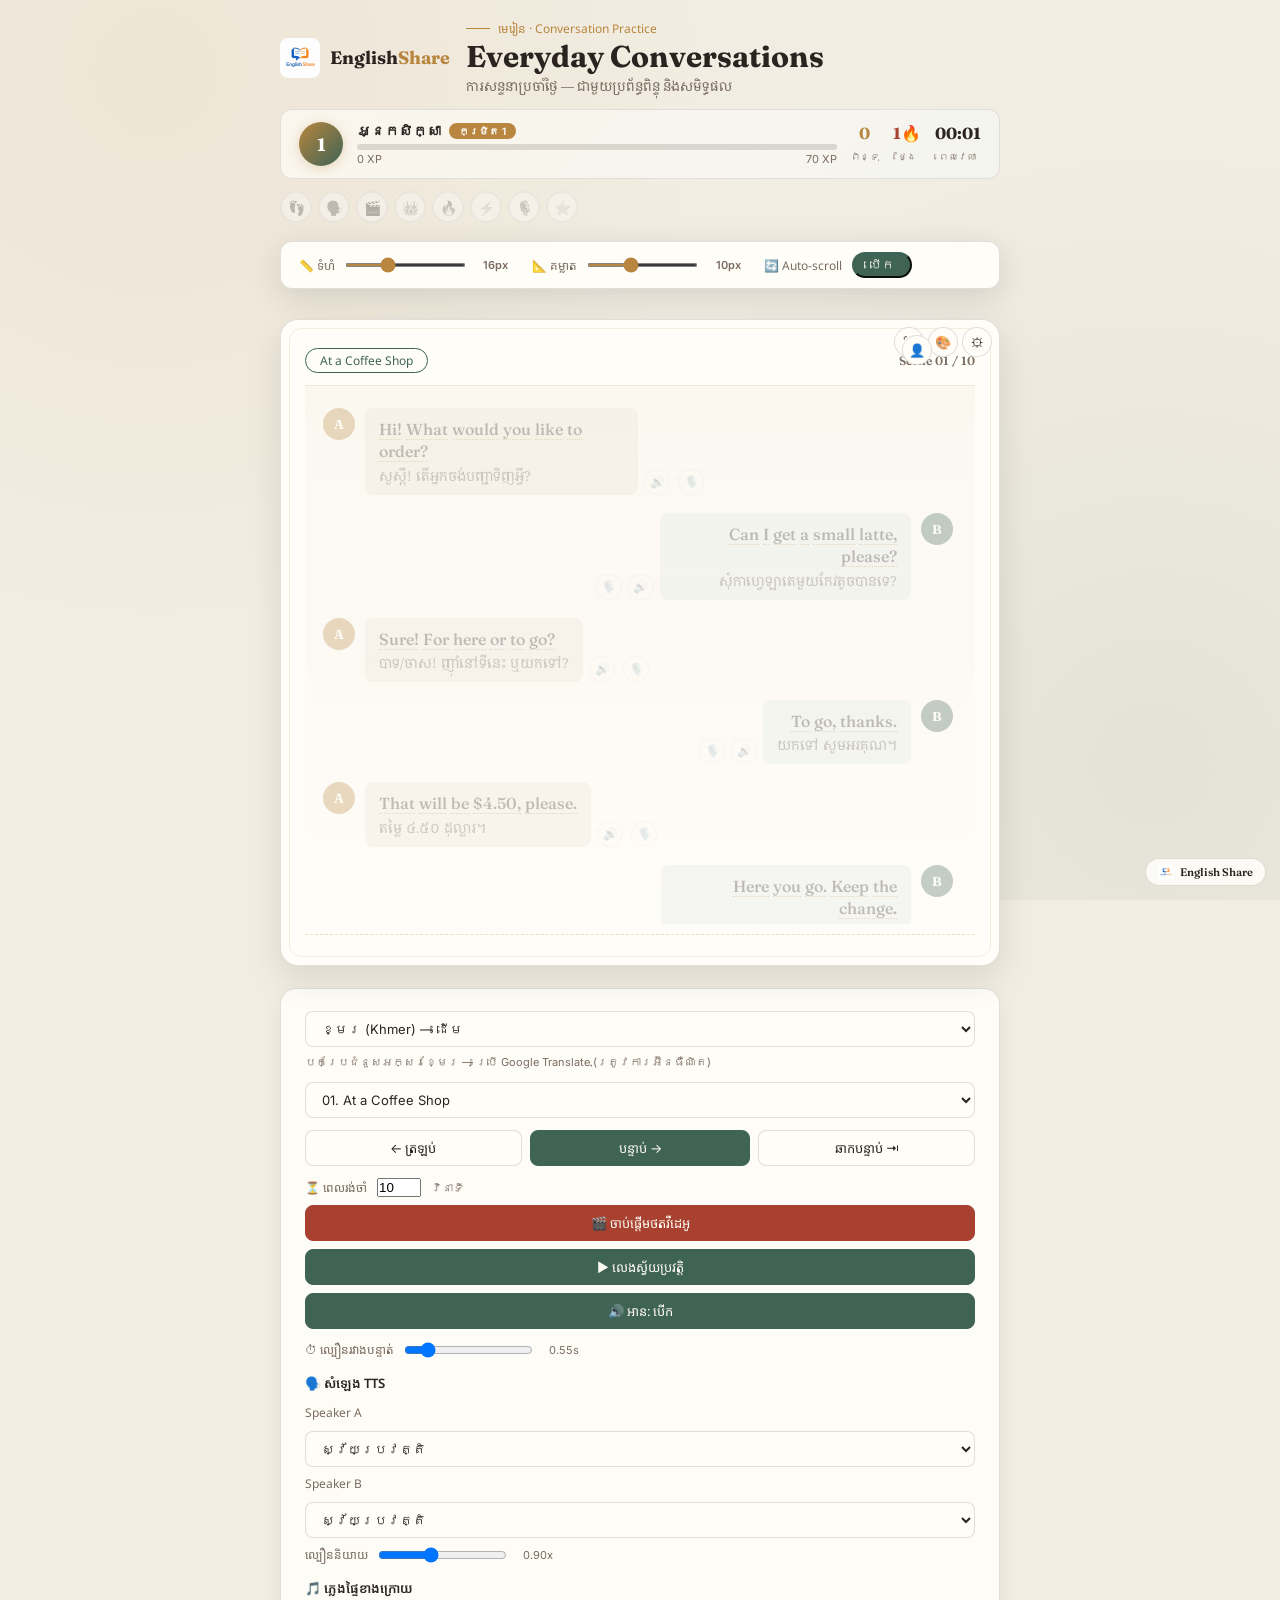
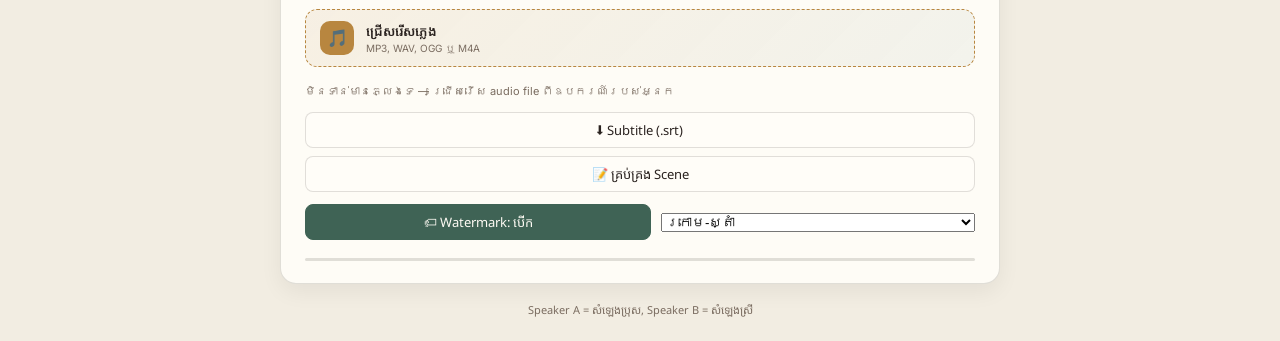
==== commit 6dfb20f5: "Add beginner lesson library and improve UI" ====
--- a/index.html
+++ b/index.html
@@ -115,7 +115,7 @@
     <section class="conversation-section" id="conversationSection">
       <div class="conversation-header">
         <span class="topic-tag" id="topicTag">At a Coffee Shop</span>
-        <span class="scene-num" id="sceneNum">Scene 01 / 03</span>
+        <span class="scene-num" id="sceneNum">Scene 01 / 10</span>
       </div>
 
       <!-- ========================================================== -->
@@ -335,9 +335,16 @@
 <!-- JAVASCRIPT                                                    -->
 <!-- ============================================================ -->
 <script src="js/gamification.js"></script>
-<script src="js/settings.js?v=music-ui-fix-1"></script>
+<script src="js/settings.js?v=lessons-v2"></script>
 <script src="js/speech.js"></script>
 <script src="js/ui.js"></script>
-<script src="js/app.js?v=music-ui-fix-1"></script>
+<script src="js/app.js?v=lessons-v2"></script>
+<script>
+  window.addEventListener('load', function () {
+    if (typeof initDisplayControls === 'function') initDisplayControls();
+    if (typeof refreshSceneSelect === 'function') refreshSceneSelect();
+    if (typeof renderScene === 'function' && !document.querySelector('#dialogue .line')) renderScene();
+  });
+</script>
 </body>
 </html>
